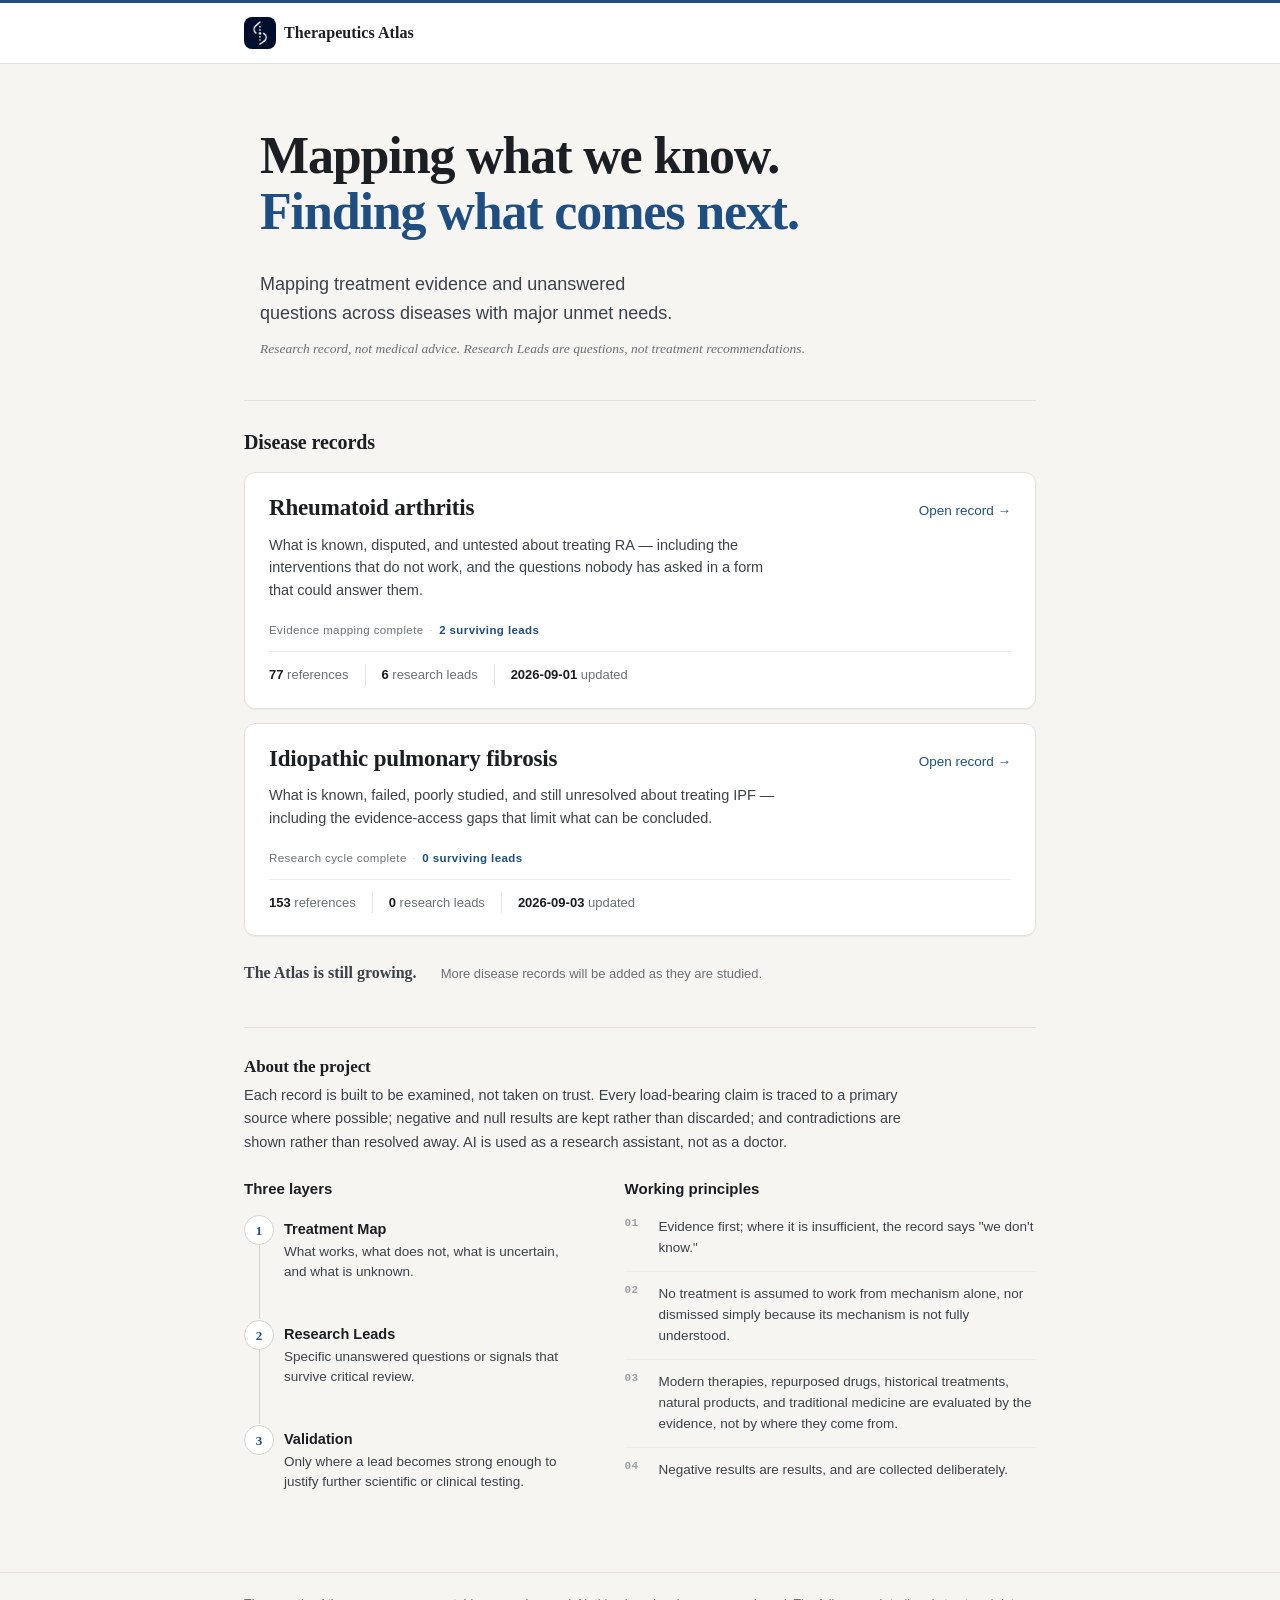
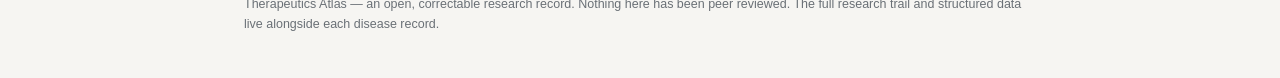
==== site/index.html @ a5e1eccd "Publish Therapeutics Atlas" ====
<!DOCTYPE html>
<html lang="en">
<head>
<meta charset="utf-8">
<meta name="viewport" content="width=device-width, initial-scale=1">
<title>Therapeutics Atlas — Mapping what we know. Finding what comes next.</title>
<meta name="description" content="Therapeutics Atlas systematically maps what humanity knows about treating diseases with major unmet therapeutic needs.">
<link rel="icon" type="image/png" href="favicon-rounded.png">
<link rel="stylesheet" href="site.css">
</head>
<body>
<div class="top">
  <div class="wrap">
    <div class="brandbar">
      <a class="wordmark" href="index.html"><img class="brand-logo" src="navbar-logo.png" alt="">Therapeutics Atlas</a>
    </div>
  </div>
</div>

<main>
  <div class="wrap">

    <section class="home-intro">
      <h1><span>Mapping what we know.</span><span>Finding what comes next.</span></h1>
      <div class="home-support">
        <p class="lede">Mapping treatment evidence and unanswered<br class="hero-copy-break"><span class="hero-copy-second">questions across diseases with major unmet needs.</span></p>
        <p class="home-meta"><em>Research record, not medical advice. Research Leads are questions, not treatment recommendations.</em></p>
      </div>
    </section>

    <div class="diseases-head">
      <h2>Disease records</h2>
    </div>
    <ul class="diseases" id="diseases"></ul>
    <div class="atlas-growth">
      <p class="growth-lead">The Atlas is still growing.</p>
      <p>More disease records will be added as they are studied.</p>
    </div>

    <section class="about">
      <h2>About the project</h2>
      <p class="lede">Each record is built to be examined, not taken on trust. Every load-bearing claim is
        traced to a primary source where possible; negative and null results are kept rather than
        discarded; and contradictions are shown rather than resolved away. AI is used as a research
        assistant, not as a doctor.</p>

      <div class="cols">
        <div class="col">
          <h3>Three layers</h3>
          <ol class="layers">
            <li>
              <span class="ln">1</span>
              <div class="lc"><h4>Treatment Map</h4>
                <p>What works, what does not, what is uncertain, and what is unknown.</p></div>
            </li>
            <li>
              <span class="ln">2</span>
              <div class="lc"><h4>Research Leads</h4>
                <p>Specific unanswered questions or signals that survive critical review.</p></div>
            </li>
            <li>
              <span class="ln">3</span>
              <div class="lc"><h4>Validation</h4>
                <p>Only where a lead becomes strong enough to justify further scientific or clinical
                  testing.</p></div>
            </li>
          </ol>
        </div>
        <div class="col">
          <h3>Working principles</h3>
          <ol class="principles">
            <li>Evidence first; where it is insufficient, the record says "we don't know."</li>
            <li>No treatment is assumed to work from mechanism alone, nor dismissed simply because its
              mechanism is not fully understood.</li>
            <li>Modern therapies, repurposed drugs, historical treatments, natural products, and
              traditional medicine are evaluated by the evidence, not by where they come from.</li>
            <li>Negative results are results, and are collected deliberately.</li>
          </ol>
        </div>
      </div>
    </section>

  </div>
</main>

<footer>
  <div class="wrap">
    Therapeutics Atlas — an open, correctable research record. Nothing here has been peer reviewed.
    The full research trail and structured data live alongside each disease record.
  </div>
</footer>

<script>
/* The disease registry. Adding a disease is one entry here: give it a number, a name, a one-line
   blurb, an editorial research-status label, the page that opens its overview, and the JSON record
   whose live counts fill the card. No backend, no build step. */
const DISEASES = [
  {
    id: '001',
    name: 'Rheumatoid arthritis',
    status: 'Evidence mapping complete',
    blurb: 'What is known, disputed, and untested about treating RA — including the interventions ' +
           'that do not work, and the questions nobody has asked in a form that could answer them.',
    overview: 'ra.html',
    data: 'ra_record.json'
  },
  {
    id: '002',
    name: 'Idiopathic pulmonary fibrosis',
    status: 'Research cycle complete',
    blurb: 'What is known, failed, poorly studied, and still unresolved about treating IPF — ' +
           'including the evidence-access gaps that limit what can be concluded.',
    overview: 'ipf.html',
    data: 'ipf_record.json'
  }
];

function esc(s){ return String(s==null?'':s).replace(/[&<>"]/g, c=>({'&':'&amp;','<':'&lt;','>':'&gt;','"':'&quot;'}[c])); }

/* Render each card immediately with its editorial fields, then fill live numbers from the record's
   own meta so nothing on this page is a hand-typed statistic that could drift from the data. */
function cardHtml(d, counts, updated){
  /* Lead counts stay data-driven across the reference and extended public schemas. */
  const leads = counts && (counts.leads != null ? counts.leads : counts.research_leads);
  const openLeads = counts && (counts.open_leads != null ? counts.open_leads : leads);
  const statusHtml = (openLeads != null)
    ? `<span>${esc(d.status)}</span><span class="status-sep">·</span><span class="status-detail">${esc(openLeads)} surviving lead${openLeads === 1 ? '' : 's'}</span>`
    : `<span>${esc(d.status)}</span>`;
  const stats = counts ? [
    [counts.references, 'references'],
    [leads, 'research leads'],
    [updated || '—', 'updated']
  ] : [];
  const statHtml = stats.length
    ? `<div class="stats">${stats.map(([v,k])=>`<span><b>${esc(v)}</b> ${esc(k)}</span>`).join('')}</div>` : '';
  return `<a class="dcard" href="${esc(d.overview)}">
    <div class="head">
      <div class="dname">${esc(d.name)}</div>
      <span class="open">Open record →</span>
    </div>
    <div class="blurb">${esc(d.blurb)}</div>
    <div class="status">${statusHtml}</div>
    ${statHtml}
  </a>`;
}

const host = document.getElementById('diseases');
host.innerHTML = DISEASES.map(d => `<li id="d-${esc(d.id)}">${cardHtml(d, null)}</li>`).join('');

DISEASES.forEach(d => {
  fetch(d.data)
    .then(r => { if (!r.ok) throw new Error('HTTP ' + r.status); return r.json(); })
    .then(db => {
      const m = db.meta || {};
      const li = document.getElementById('d-' + d.id);
      if (li) li.innerHTML = cardHtml(d, m.counts || db.counts || {}, m.generated);
    })
    .catch(() => { /* card already shows its editorial fields; live counts simply stay omitted */ });
});
</script>
<script src="site.js" defer></script>
</body>
</html>
---- site/site.css ----
/* Therapeutics Atlas — shared styles for the home and disease-overview pages.
   The treatment-map explorer (map.html) carries its own copy of these tokens so it stays a single
   self-contained file. Self-contained by design: system fonts only, no external requests, no build. */
:root{
  --serif:"Iowan Old Style","Palatino Linotype",Palatino,"Book Antiqua",Georgia,"Times New Roman",serif;
  --sans:-apple-system,BlinkMacSystemFont,"Segoe UI",Roboto,"Helvetica Neue",Arial,sans-serif;
  --mono:ui-monospace,SFMono-Regular,Menlo,"Roboto Mono",monospace;

  --bg:#f6f5f2; --card:#fff; --card-2:#fbfaf8;
  --ink:#1b1e22; --ink-soft:#3b424a; --mute:#6a7076; --faint:#9aa0a6;
  --line:#e6e2db; --line-soft:#efece6; --line-strong:#d9d4cb;
  --accent:#1f4f82; --accent-soft:#eef2f8;
  --warn:#7d5300; --warnbg:#fbf3df; --warnline:#ecdcae;

  --maxw:840px;
  --shadow:0 1px 2px rgba(24,26,30,.03), 0 1px 1px rgba(24,26,30,.02);
  --shadow-h:0 3px 14px rgba(31,79,130,.07);
}
*{box-sizing:border-box}
html{-webkit-text-size-adjust:100%}
body{margin:0;background:var(--bg);color:var(--ink);
  font:16px/1.62 var(--sans);border-top:3px solid var(--accent);
  -webkit-font-smoothing:antialiased;text-rendering:optimizeLegibility}
a{color:var(--accent);text-decoration-thickness:.5px;text-underline-offset:2px}
a:hover{color:var(--accent)}
.wrap{max-width:var(--maxw);margin:0 auto;padding:0 24px}

/* ---------- masthead / identity ---------- */
.top{background:var(--card);border-bottom:1px solid var(--line)}
.top .wrap{padding:14px 24px}
.brandbar{display:flex;align-items:center;gap:12px;min-height:26px}
.wordmark{font:600 16px/1 var(--serif);color:var(--ink);text-decoration:none;letter-spacing:.005em;
  display:inline-flex;align-items:center;gap:8px}
.wordmark .brand-logo{width:32px;height:32px;border-radius:8px;object-fit:cover;flex:0 0 auto}
.crumbs{font-size:13px;color:var(--mute)}
.crumbs a{color:var(--mute);text-decoration:none}
.crumbs a:hover{color:var(--accent);text-decoration:underline}
.crumbs .sep{margin:0 7px;color:var(--faint)}
.crumbs .here{color:var(--ink-soft)}

/* ---------- generic ---------- */
main{padding:0 0 72px}
.masthead{padding:40px 0 30px;border-bottom:1px solid var(--line)}
h1{font:600 30px/1.18 var(--serif);letter-spacing:-.008em;margin:0 0 10px;color:var(--ink)}
.lede{color:var(--ink-soft);font-size:17px;line-height:1.5;margin:0;max-width:60ch}
h2{font:600 20px/1.3 var(--serif);letter-spacing:-.005em;margin:34px 0 6px;color:var(--ink)}
h3{font:600 15px/1.4 var(--sans);margin:24px 0 4px}
p{margin:.6em 0}
.eyebrow{font:600 11.5px/1 var(--sans);letter-spacing:.11em;text-transform:uppercase;color:var(--faint);margin:0 0 12px}
.section-note{color:var(--mute);font-size:13.5px;margin:2px 0 16px}
hr{border:0;border-top:1px solid var(--line);margin:40px 0}
code{font:12.5px/1 var(--mono);background:#efece6;padding:1.5px 5px;border-radius:4px;color:var(--ink-soft)}

.disclaimer{background:var(--warnbg);border:1px solid var(--warnline);color:var(--warn);
  border-radius:7px;padding:10px 14px;font-size:12.5px;line-height:1.5;margin:16px 0}
.disclaimer b{font-weight:650}
.disclaimer.slim{background:none;border:0;border-left:2px solid var(--warnline);border-radius:0;
  padding:2px 0 2px 12px;color:var(--mute);margin:14px 0}
.disclaimer.slim b{color:var(--warn)}

/* ---------- home: disease list as the hero ---------- */
.home-intro{max-width:760px;margin:0 auto;padding:64px 0 16px}
.home-intro h1{max-width:760px;margin:0;font-size:52px;line-height:1.08;letter-spacing:-.022em}
.home-intro h1 span{display:block}
.home-intro h1 span+span{margin-left:0;color:var(--accent)}
.home-support{margin-top:30px}
.home-intro .lede{max-width:66ch;margin:0;font-size:18px;line-height:1.58;color:var(--ink-soft)}
.home-meta{max-width:none;margin:12px 0 0;font:13.5px/1.55 var(--serif);color:var(--mute);
  white-space:nowrap}

.diseases-head{display:flex;align-items:baseline;justify-content:space-between;gap:16px;
  margin:24px 0 17px;padding-top:28px;border-top:1px solid var(--line)}
.diseases-head h2{margin:0}
.diseases{list-style:none;margin:0;padding:0;display:grid;gap:14px}

.dcard{display:block;background:var(--card);border:1px solid var(--line);border-radius:11px;
  padding:22px 24px;text-decoration:none;color:inherit;box-shadow:var(--shadow);
  transition:border-color .14s ease, box-shadow .14s ease}
.dcard:hover{border-color:var(--accent);box-shadow:var(--shadow-h)}
.dcard .head{display:flex;align-items:baseline;gap:14px}
.dcard .dname{font:600 23px/1.15 var(--serif);letter-spacing:-.008em;color:var(--ink)}
.dcard .open{margin-left:auto;font-size:13.5px;color:var(--accent);white-space:nowrap}
.dcard:hover .open{color:var(--accent)}
.dcard .blurb{color:var(--ink-soft);font-size:14.5px;line-height:1.55;margin:12px 0 15px;max-width:64ch}
.dcard .status{display:inline-flex;align-items:baseline;gap:6px;margin-bottom:13px;
  font:500 11.5px/1.4 var(--sans);letter-spacing:.035em;color:var(--mute)}
.dcard .status-sep{font-weight:400;color:var(--line-strong)}
.dcard .status-detail{font-weight:600;color:var(--accent)}
.dcard .stats{display:flex;flex-wrap:wrap;gap:5px 0;font-size:13px;color:var(--mute);
  border-top:1px solid var(--line-soft);padding-top:12px}
.dcard .stats span{padding:0 16px;border-right:1px solid var(--line)}
.dcard .stats span:first-child{padding-left:0}
.dcard .stats span:last-child{border-right:0}
.dcard .stats b{color:var(--ink);font-weight:600;font-variant-numeric:tabular-nums}

/* home: about + principles, deliberately secondary */
.atlas-growth{display:flex;align-items:baseline;justify-content:flex-start;gap:24px;margin:25px 0 42px}
.atlas-growth p{margin:0;color:var(--mute);font-size:13px;line-height:1.55}
.atlas-growth .growth-lead{font:600 16px/1.45 var(--serif);color:var(--ink-soft)}
.atlas-growth p:last-child{text-align:left}
.about{margin-top:0;padding-top:28px;border-top:1px solid var(--line)}
.about>h2{margin-top:0}
.about .lede,.about p{color:var(--ink-soft);font-size:14.5px;line-height:1.62}
.about>.lede{max-width:82ch;text-wrap:pretty}
.about h2{font-size:17px}
.cols{display:grid;grid-template-columns:minmax(0,.9fr) minmax(0,1.1fr);gap:30px 44px;margin-top:24px}
.cols .col h3{margin-top:0}
@media (min-width:681px){
  .cols .col{display:flex;flex-direction:column}
  ol.layers{display:flex;flex:1;flex-direction:column}
  ol.layers li{flex:1}
  ol.layers li:last-child{flex:0 0 auto}
}
ul.plain{margin:.3em 0;padding-left:1.1em;color:var(--ink-soft);font-size:14px}
ul.plain li{margin:.4em 0;padding-left:.15em}
ul.plain li::marker{color:var(--faint)}

/* Three layers — connected numbered stages (a restrained timeline, not cards) */
ol.layers{list-style:none;margin:12px 0 0;padding:0}
ol.layers li{position:relative;padding:0 0 20px 40px;min-height:30px}
ol.layers li:last-child{padding-bottom:0}
ol.layers li::before{content:"";position:absolute;left:14.5px;top:29px;bottom:1px;width:1px;background:var(--line-strong)}
ol.layers li:last-child::before{display:none}
ol.layers .ln{position:absolute;left:0;top:0;width:30px;height:30px;border:1px solid var(--line-strong);
  border-radius:50%;display:flex;align-items:center;justify-content:center;
  font:600 13px/1 var(--serif);color:var(--accent);background:var(--card)}
ol.layers h4{margin:5px 0 3px;font:600 14.5px/1.3 var(--sans);color:var(--ink)}
ol.layers .lc p{margin:0;font-size:13.5px;line-height:1.5;color:var(--ink-soft)}

/* Working principles — numbered, hairline-separated, easy to scan */
ol.principles{list-style:none;margin:12px 0 0;padding:0;counter-reset:pr}
ol.principles li{counter-increment:pr;position:relative;padding:12px 0 12px 34px;
  border-top:1px solid var(--line-soft);font-size:13.5px;line-height:1.55;color:var(--ink-soft)}
ol.principles li:first-child{border-top:0;padding-top:2px}
ol.principles li::before{content:counter(pr,decimal-leading-zero);position:absolute;left:0;top:13px;
  font:600 11px/1 var(--mono);color:var(--faint);letter-spacing:.03em}
ol.principles li:first-child::before{top:3px}

/* ---------- overview: flat compact evidence blocks (read straight through) ---------- */
.ov-intro{color:var(--ink-soft);font-size:15px;line-height:1.6;margin:22px 0 6px}

.ov-block{padding:24px 0;border-top:1px solid var(--line)}
.ov-title{font:600 18px/1.3 var(--serif);color:var(--ink);letter-spacing:-.005em;margin:0 0 9px}
.ov-sum{margin:0 0 15px;font-size:14.5px;line-height:1.62;color:var(--ink-soft);max-width:70ch}
.ov-more{display:inline-block;margin-top:15px;font:600 13px/1 var(--sans);color:var(--accent);text-decoration:none}
.ov-more:hover{color:var(--accent);text-decoration:underline}

/* publication Overview — source-faithful prose and data tables */
.publication{margin-top:34px}
.publication>p{font-size:14.5px;line-height:1.62;color:var(--ink-soft)}
.publication .ov-block p,.publication .ov-block li{font-size:14px;line-height:1.62;color:var(--ink-soft)}
.publication .ov-block ul{padding-left:1.25em;margin:12px 0}
.publication .ov-block li{margin:7px 0}
.table-wrap{overflow-x:auto;margin:15px 0 18px;border:1px solid var(--line);border-radius:8px;background:var(--card)}
.publication table{border-collapse:collapse;width:100%;min-width:620px;font-size:12.5px;line-height:1.45}
.publication th,.publication td{padding:9px 11px;text-align:left;vertical-align:top;border-bottom:1px solid var(--line-soft)}
.publication th{font-weight:600;color:var(--ink);background:var(--card-2)}
.publication td{color:var(--ink-soft)}
.publication tbody tr:last-child td{border-bottom:0}
.outcome-box{border-left:3px solid var(--accent);background:var(--card);padding:14px 18px;margin:16px 0 18px;
  border-radius:0 8px 8px 0;box-shadow:var(--shadow);font-size:14px;line-height:1.6;color:var(--ink-soft)}
.outcome-box p{margin:0 0 8px}.outcome-box p:last-child{margin-bottom:0}
.outcome-section+.outcome-section{margin-top:12px}
.outcome-section .olead-label{margin-bottom:3px}

/* evidence-tier distribution — a thin proportional bar + legend */
.dist{max-width:540px}
.distbar{display:flex;height:6px;border-radius:4px;overflow:hidden;background:var(--line-soft)}
.distbar .seg{min-width:5px}
.distleg{display:flex;flex-wrap:wrap;gap:3px 14px;margin-top:9px;font-size:11.5px;color:var(--mute)}
.distleg .lg{display:inline-flex;align-items:center;gap:6px}
.distleg b{color:var(--ink-soft);font-weight:600;font-variant-numeric:tabular-nums}
.lgdot{width:8px;height:8px;border-radius:50%;flex:0 0 auto}
.t-est{background:#7cb695}.t-prob{background:#6f9bcb}.t-unc{background:#e0b567}
.t-hyp{background:#a99cd0}.t-unk{background:#b9bfc5}

/* ---------- research leads ---------- */
.leads-sec{margin-top:46px}
.leads-h{margin:0 0 7px}
.leads-h .n{font:500 13px/1 var(--sans);color:var(--mute);margin-left:8px}
.leads-note{margin:0 0 20px;font-size:14px;line-height:1.55;color:var(--ink-soft);max-width:70ch}

/* progression: candidates -> promoted -> still open */
.progression{list-style:none;display:flex;flex-wrap:wrap;align-items:center;margin:0 0 28px;
  padding:15px 0;border-top:1px solid var(--line);border-bottom:1px solid var(--line)}
.progression li{display:flex;align-items:center;gap:12px}
.progression li::after{content:"\2192";color:var(--line-strong);margin:0 20px;font-size:14px}
.progression li:last-child::after{content:""}
.progression .pn{font:600 22px/1 var(--serif);color:var(--ink);font-variant-numeric:tabular-nums;
  min-width:1.5em;text-align:right}
.progression .pl{font-size:12.5px;line-height:1.35;color:var(--mute);max-width:16ch}
.progression li.now .pn{color:var(--accent)}
.progression li.now .pl{color:var(--ink-soft)}

/* open leads — the actionable frontier */
.olead{background:var(--card);border:1px solid var(--line-strong);border-left:3px solid var(--accent);
  border-radius:0 10px 10px 0;padding:20px 22px 18px;margin:0 0 14px;box-shadow:var(--shadow)}
.olead-head{display:flex;align-items:center;gap:11px;flex-wrap:wrap}
.research-status{display:inline-flex;align-items:baseline;gap:6px;font:600 10px/1.4 var(--sans);
  letter-spacing:.075em;text-transform:uppercase;color:var(--faint)}
.research-status .primary{color:var(--mute)}
.research-status.is-open .primary{color:var(--accent)}
.research-status .separator{font-weight:400;color:var(--line-strong);letter-spacing:0}
.research-status .secondary{font-weight:500;color:var(--faint)}
.olead-title{font:600 18px/1.32 var(--serif);color:var(--ink);letter-spacing:-.005em;margin:10px 0 15px}
.olead-row{display:grid;grid-template-columns:136px 1fr;gap:16px;padding:11px 0;
  border-top:1px solid var(--line-soft)}
.olead-label{font:600 10.5px/1.6 var(--sans);letter-spacing:.08em;text-transform:uppercase;
  color:var(--faint);padding-top:2px}
.olead-body{font-size:13.5px;line-height:1.55;color:var(--ink-soft)}
.olead-body p{margin:0 0 7px}
.olead-body p:last-child{margin:0}
.olead-more{display:inline-block;margin-top:15px;font:600 12.5px/1 var(--sans);color:var(--accent);
  text-decoration:none}
.olead-more:hover{color:var(--accent);text-decoration:underline}

/* other investigated leads — a quiet research ledger */
.ledger-h{font:600 14.5px/1.4 var(--sans);color:var(--ink);margin:34px 0 3px}
.ledger-h .n{font-weight:500;color:var(--faint);margin-left:7px}
.ledger-note{margin:0 0 10px;font-size:12.5px;line-height:1.5;color:var(--mute);max-width:70ch}
.ledger{border-top:1px solid var(--line)}
.overview-disclosure{margin-top:28px}
.overview-disclosure>summary{list-style:none;cursor:pointer;display:flex;align-items:center;gap:16px;
  border-bottom:1px solid var(--line);padding:6px 3px 10px;user-select:none}
.overview-disclosure>summary::-webkit-details-marker{display:none}
.overview-disclosure>summary:hover{color:var(--accent)}
.overview-disclosure>summary .disclosure-copy{display:block;flex:1;min-width:0}
.overview-disclosure>summary .ledger-h{display:block;margin:0}
.disclosure-hint{display:block;margin-top:3px;font-size:12px;line-height:1.45;color:var(--mute)}
.overview-disclosure>.ledger-note{margin-top:10px}
.overview-disclosure>summary .led-chev{transform:rotate(45deg)}
.overview-disclosure[open]>summary .led-chev{transform:rotate(225deg)}
details.led{border-bottom:1px solid var(--line)}
details.led>summary{list-style:none;cursor:pointer;display:grid;grid-template-columns:1fr auto;
  gap:16px;align-items:center;padding:13px 14px;user-select:none}
details.led>summary::-webkit-details-marker{display:none}
details.led>summary:hover{background:var(--card-2)}
.led-main{min-width:0}
.led-status{display:block;font:600 10px/1.5 var(--sans);letter-spacing:.07em;text-transform:uppercase;
  color:var(--faint)}
.led-title{display:block;margin-top:2px;font-size:13.5px;line-height:1.45;color:var(--ink-soft)}
.led-chev{width:7px;height:7px;border-right:1.5px solid var(--faint);border-bottom:1.5px solid var(--faint);
  transform:rotate(-45deg);transition:transform .15s ease}
details.led[open] .led-chev{transform:rotate(45deg)}
.led-body{padding:6px 14px 16px;max-width:80ch}
.led-field{display:grid;grid-template-columns:132px 1fr;gap:14px;padding:9px 0;
  border-top:1px solid var(--line-soft)}
.led-field:first-child{border-top:0;padding-top:3px}
.led-flabel{font:600 10px/1.6 var(--sans);letter-spacing:.07em;text-transform:uppercase;color:var(--faint)}
.led-fval{font-size:13px;line-height:1.6;color:var(--ink-soft)}
.led-fval p{margin:0 0 7px}
.led-fval p:last-child{margin:0}
.led-foot{display:flex;align-items:center;gap:10px 16px;flex-wrap:wrap;margin-top:13px;padding-top:12px;
  border-top:1px solid var(--line-soft)}
.led-foot a{font:600 12px/1 var(--sans);color:var(--accent);text-decoration:none}
.led-foot a:hover{text-decoration:underline}

/* floating back-to-top control (injected by site.js) */
.to-top{position:fixed;right:22px;bottom:22px;z-index:60;width:40px;height:40px;border-radius:50%;
  background:var(--card);border:1px solid var(--line-strong);color:var(--ink-soft);cursor:pointer;
  box-shadow:var(--shadow-h);display:flex;align-items:center;justify-content:center;
  transition:border-color .14s ease,color .14s ease,opacity .18s ease}
.to-top:hover{border-color:var(--accent);color:var(--accent)}
.to-top[hidden]{display:none}
.tt-arrow{width:9px;height:9px;border-top:2px solid currentColor;border-left:2px solid currentColor;
  transform:rotate(45deg);margin-top:3px}

@media (max-width:620px){
  .olead-row{grid-template-columns:1fr;gap:5px}
  .led-field{grid-template-columns:1fr;gap:3px}
  .to-top{right:16px;bottom:16px}
}

/* ---------- research archive / provenance (methods-appendix style) ---------- */
.prov{margin-top:16px;border-top:1px solid var(--line)}
.prov-row{display:grid;grid-template-columns:150px 1fr;gap:18px;padding:16px 0;
  border-bottom:1px solid var(--line)}
.prov-label{font:600 11px/1.5 var(--sans);letter-spacing:.08em;text-transform:uppercase;
  color:var(--faint);padding-top:3px}
.prov-body{font-size:13.5px;line-height:1.55;color:var(--ink-soft)}
.prov-body>a{text-decoration:none;font-weight:600}
.prov-body>a:hover{text-decoration:underline}
.prov-d{color:var(--mute);font-weight:400}
.prov-note{margin:11px 0 0;font-size:12.5px;line-height:1.5;color:var(--mute)}
.prov-note a{color:var(--mute)}

/* research trail — a vertical, connected phase sequence (appendix timeline) */
ol.phase-trail{list-style:none;margin:4px 0 0;padding:0}
ol.phase-trail li{position:relative;padding:0 0 15px 30px}
ol.phase-trail li:last-child{padding-bottom:0}
ol.phase-trail li::before{content:"";position:absolute;left:10px;top:21px;bottom:-1px;width:1px;background:var(--line-strong)}
ol.phase-trail li:last-child::before{display:none}
.pt-main{display:inline-flex;align-items:center;gap:11px;text-decoration:none;color:var(--ink-soft);font-size:13.5px}
.pt-main:hover{color:var(--accent)}
.pt-n{position:absolute;left:0;top:0;box-sizing:border-box;width:21px;height:21px;border:1px solid var(--line-strong);
  border-radius:50%;display:flex;align-items:center;justify-content:center;font:600 10.5px/1 var(--mono);
  color:var(--accent);background:var(--card)}
.pt-main:hover .pt-n{border-color:var(--accent);background:var(--accent-soft)}
.pt-sub{display:inline-block;margin-top:6px;font-size:12px;color:var(--mute);text-decoration:none}
.pt-sub::before{content:"\21B3";color:var(--faint);margin-right:6px}
.pt-sub:hover{color:var(--accent)}

@media (max-width:560px){
  .prov-row{grid-template-columns:1fr;gap:8px}
  .prov-label{padding-top:0}
}

/* ---------- badges ---------- */
.badge{display:inline-block;font:500 11px/1.35 var(--sans);padding:2px 8px;border-radius:20px;
  border:1px solid var(--line);background:#f2f3f4;color:#3d464f;white-space:nowrap;vertical-align:baseline;
  letter-spacing:.01em}
.b-est{background:#e9f3ec;border-color:#cbe2d3;color:#215c3a}
.b-prob{background:#eaf1f8;border-color:#cddcef;color:#204f80}
.b-unc{background:#fbf1de;border-color:#eeddb0;color:#7d5300}
.b-hyp{background:#f1eef7;border-color:#ddd5ed;color:#4c3c76}
.b-unk{background:#f0f1f2;border-color:#e0e2e5;color:#565f68}
.b-neg{background:#f8ecec;border-color:#eccece;color:#7a2f2f}

/* ---------- call to action ---------- */
.cta-band{display:flex;align-items:center;justify-content:space-between;gap:18px;flex-wrap:wrap;
  background:var(--card);border:1px solid var(--line);border-radius:10px;padding:16px 20px;
  margin:8px 0 4px;box-shadow:var(--shadow)}
.cta-band + #blocks,.cta-band + .publication{margin-top:24px}
.cta-band .t{font:600 15px/1.35 var(--serif);color:var(--ink)}
.cta-band .d{font-size:13px;color:var(--mute);margin-top:2px}
.cta{display:inline-block;background:var(--accent);color:#fff;text-decoration:none;
  font:600 14px/1 var(--sans);padding:11px 19px;border-radius:8px;white-space:nowrap;
  transition:background .14s ease}
.cta:hover{background:var(--accent);color:#fff}

footer{border-top:1px solid var(--line);color:var(--mute);font-size:12.5px;line-height:1.55;
  padding:22px 0 44px;margin-top:8px}
footer .wrap{padding-top:0}

@media (max-width:680px){
  .cols{grid-template-columns:1fr;gap:6px 0}
  h1{font-size:26px}
  .home-intro{max-width:none;padding:42px 0 22px}
  .home-intro h1{font-size:34px;line-height:1.12;margin-bottom:22px}
  .home-intro h1 span+span{margin:5px 0 0}
  .home-support{margin-top:0}
  .home-intro .lede{margin-left:0;font-size:16px}
  .hero-copy-break{display:none}
  .hero-copy-second::before{content:" "}
  .home-meta{max-width:none;margin-top:11px;white-space:normal}
  .diseases-head{margin-top:30px}
  .dcard .stats span{padding:0 12px}
  .atlas-growth{display:block}
  .atlas-growth .growth-lead{margin-bottom:2px}
  .atlas-growth p:last-child{text-align:left}
}
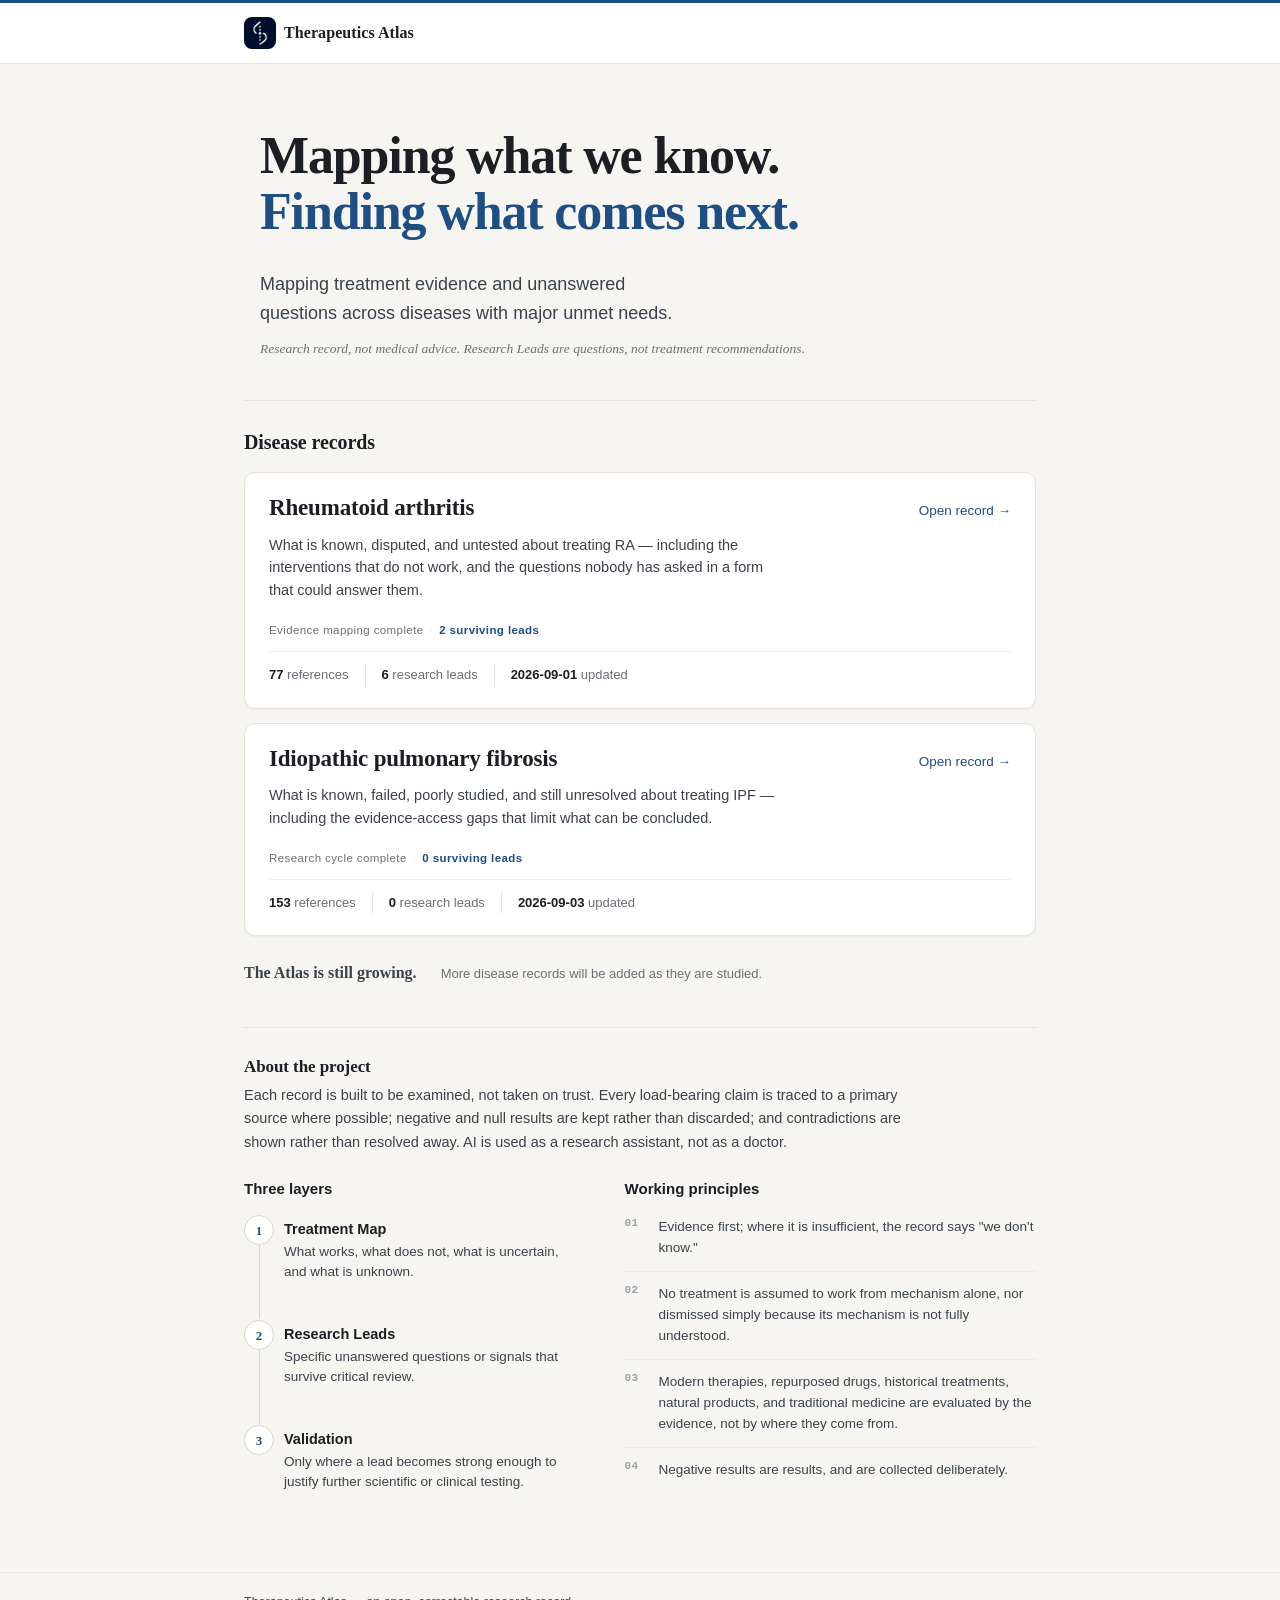
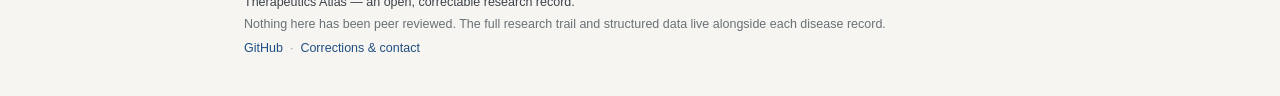
==== commit 43f0b5f5: "Refine Therapeutics Atlas presentation" ====
--- a/site/index.html
+++ b/site/index.html
@@ -83,10 +83,11 @@
   </div>
 </main>
 
-<footer>
-  <div class="wrap">
-    Therapeutics Atlas — an open, correctable research record. Nothing here has been peer reviewed.
-    The full research trail and structured data live alongside each disease record.
+<footer class="site-footer">
+  <div class="wrap footer-lines">
+    <div class="footer-identity">Therapeutics Atlas — an open, correctable research record.</div>
+    <div class="footer-context">Nothing here has been peer reviewed. The full research trail and structured data live alongside each disease record.</div>
+    <div class="footer-links"><a href="https://github.com/Therapeutics-Atlas">GitHub</a><span aria-hidden="true">·</span><a href="mailto:willychen301@gmail.com">Corrections &amp; contact</a></div>
   </div>
 </footer>
 
--- a/site/site.css
+++ b/site/site.css
@@ -328,9 +328,16 @@
   transition:background .14s ease}
 .cta:hover{background:var(--accent);color:#fff}
 
-footer{border-top:1px solid var(--line);color:var(--mute);font-size:12.5px;line-height:1.55;
-  padding:22px 0 44px;margin-top:8px}
-footer .wrap{padding-top:0}
+.site-footer{border-top:1px solid var(--line);color:var(--mute);font-size:12.5px;line-height:1.5;
+  padding:20px 0 38px;margin-top:8px}
+.site-footer .wrap{padding-top:0}
+.footer-lines{display:grid;gap:3px}
+.footer-identity{color:var(--ink-soft)}
+.footer-context{color:var(--mute)}
+.footer-links{display:flex;align-items:center;gap:7px;margin-top:2px}
+.footer-links span{color:var(--faint)}
+.footer-links a{color:var(--accent);text-decoration:none}
+.footer-links a:hover{text-decoration:underline}
 
 @media (max-width:680px){
   .cols{grid-template-columns:1fr;gap:6px 0}
